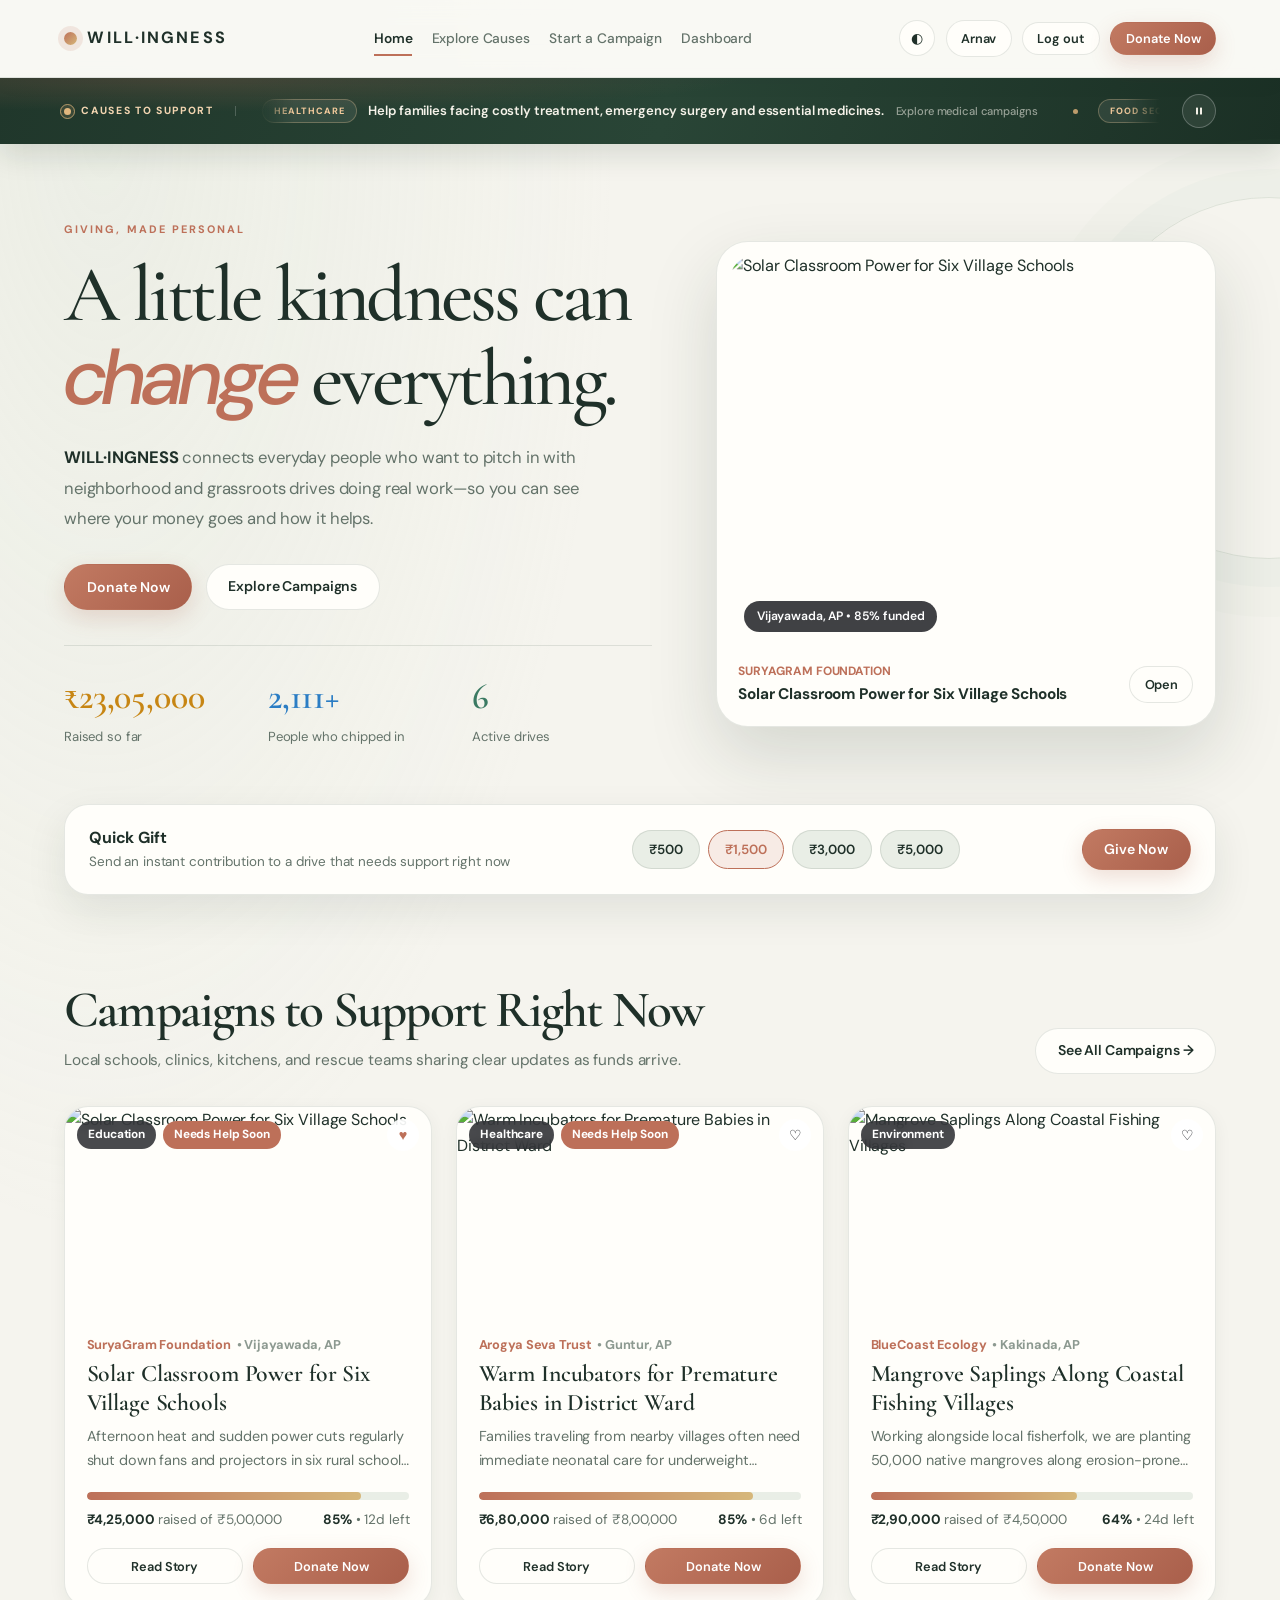
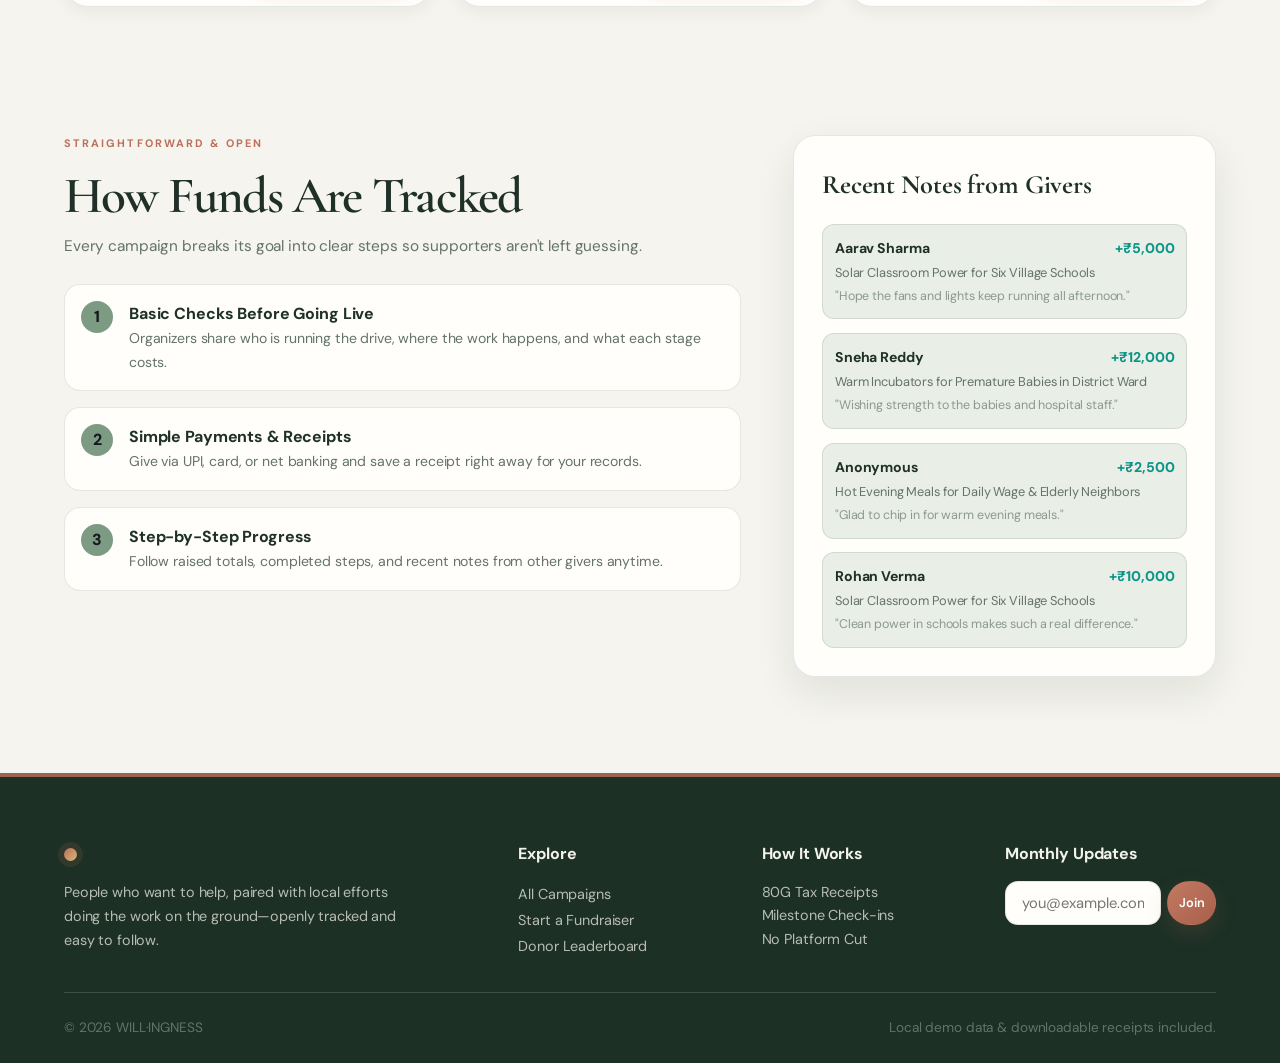
==== index.html @ 28377bbf "First commit" ====
<!DOCTYPE html>
<html lang="en">
<head>
  <meta charset="UTF-8">
  <meta name="viewport" content="width=device-width, initial-scale=1.0">
  <title>WILL·INGNESS — A little kindness can change everything</title>
  <link href="https://fonts.googleapis.com/css2?family=Cormorant+Garamond:ital,wght@0,500;0,600;0,700;1,500;1,600&family=DM+Sans:wght@400;500;600;700;800&display=swap" rel="stylesheet">
  <link rel="stylesheet" href="css/style.css">
  <link rel="stylesheet" href="css/marquee.css">
</head>
<body>
  <div id="navbar-slot"></div>

  <!-- India Updates marquee (mounted by js/news-marquee.js) -->
  <div id="news-ticker-slot" class="news-ticker-slot"></div>

  <!-- Hero Section -->
  <section class="hero">
    <div class="hero-grid">
      <div>
        <span class="eyebrow-label">GIVING, MADE PERSONAL</span>
        <h1>A little kindness can <em>change</em> everything.</h1>
        <p class="hero-lead">
          <strong>WILL·INGNESS</strong> connects everyday people who want to pitch in with neighborhood and grassroots drives doing real work—so you can see where your money goes and how it helps.
        </p>
        <div class="hero-cta">
          <button class="btn btn-primary" onclick="triggerQuickDonate()">Donate Now</button>
          <a href="explore.html" class="btn btn-outline">Explore Campaigns</a>
        </div>
        <div class="hero-stats" id="liveHeroStats"></div>
      </div>

      <div class="hero-photo-frame" id="heroSpotlightFrame">
        <!-- Populated dynamically with a real campaign photo -->
      </div>
    </div>
  </section>

  <!-- Quick Donate Bar -->
  <div style="padding: 0 5%;">
    <div class="quick-donate-bar">
      <div>
        <strong style="font-size:1rem;">Quick Gift</strong>
        <p style="font-size:0.84rem; color:var(--text-secondary);">Send an instant contribution to a drive that needs support right now</p>
      </div>
      <div class="amount-pills" id="quickPills">
        <button class="amount-pill" onclick="selectQuickAmt(500, this)">₹500</button>
        <button class="amount-pill selected" onclick="selectQuickAmt(1500, this)">₹1,500</button>
        <button class="amount-pill" onclick="selectQuickAmt(3000, this)">₹3,000</button>
        <button class="amount-pill" onclick="selectQuickAmt(5000, this)">₹5,000</button>
      </div>
      <button class="btn btn-primary" onclick="triggerQuickDonate()">Give Now</button>
    </div>
  </div>

  <!-- Active Campaigns -->
  <section class="container">
    <div class="section-header">
      <div>
        <h2 class="section-title">Campaigns to Support Right Now</h2>
        <p class="section-subtitle">Local schools, clinics, kitchens, and rescue teams sharing clear updates as funds arrive.</p>
      </div>
      <a href="explore.html" class="btn btn-outline">See All Campaigns →</a>
    </div>

    <div class="campaign-grid" id="featuredGrid"></div>
  </section>

  <!-- How It Works & Recent Notes -->
  <section class="container">
    <div class="detail-grid">
      <div>
        <span class="eyebrow-label">STRAIGHTFORWARD &amp; OPEN</span>
        <h2 class="section-title" style="margin-bottom:0.5rem;">How Funds Are Tracked</h2>
        <p class="section-subtitle" style="margin-bottom:1.5rem;">Every campaign breaks its goal into clear steps so supporters aren't left guessing.</p>
        <div class="milestone-list">
          <div class="milestone-item">
            <div class="milestone-icon milestone-done">1</div>
            <div>
              <strong>Basic Checks Before Going Live</strong>
              <p style="font-size:0.88rem; color:var(--text-secondary);">Organizers share who is running the drive, where the work happens, and what each stage costs.</p>
            </div>
          </div>
          <div class="milestone-item">
            <div class="milestone-icon milestone-done">2</div>
            <div>
              <strong>Simple Payments &amp; Receipts</strong>
              <p style="font-size:0.88rem; color:var(--text-secondary);">Give via UPI, card, or net banking and save a receipt right away for your records.</p>
            </div>
          </div>
          <div class="milestone-item">
            <div class="milestone-icon milestone-done">3</div>
            <div>
              <strong>Step-by-Step Progress</strong>
              <p style="font-size:0.88rem; color:var(--text-secondary);">Follow raised totals, completed steps, and recent notes from other givers anytime.</p>
            </div>
          </div>
        </div>
      </div>

      <div class="sticky-box" style="position:static;">
        <h3 style="font-family:var(--font-display); font-size:1.65rem; margin-bottom:1rem;">Recent Notes from Givers</h3>
        <div id="liveDonorFeed" style="display:flex; flex-direction:column; gap:0.85rem;"></div>
      </div>
    </div>
  </section>

  <div id="footer-slot"></div>

  <script src="js/data.js"></script>
  <script src="js/app.js"></script>
  <script src="js/news-data.js"></script>
  <script src="js/news-marquee.js"></script>
  <script>
    let quickAmt = 1500;

    function selectQuickAmt(val, el) {
      quickAmt = val;
      document.querySelectorAll("#quickPills .amount-pill").forEach(b => b.classList.remove("selected"));
      el.classList.add("selected");
    }

    function triggerQuickDonate() {
      const urgent = Store.getCampaigns().find(c => c.urgent && c.status === "approved") || Store.getCampaigns()[0];
      openDonateModal(urgent.id, quickAmt);
    }

    function refreshCurrentPage() {
      const campaigns = Store.getCampaigns().filter(c => c.status === "approved");
      const donations = Store.getDonations();
      const totalRaised = campaigns.reduce((sum, c) => sum + c.raised, 0);
      const totalDonors = campaigns.reduce((sum, c) => sum + c.donorsCount, 0);

      document.getElementById("liveHeroStats").innerHTML = `
        <div class="stat-item">
          <h3 class="stat-ochre">${formatINR(totalRaised)}</h3>
          <p>Raised so far</p>
        </div>
        <div class="stat-item">
          <h3 class="stat-sky">${totalDonors.toLocaleString()}+</h3>
          <p>People who chipped in</p>
        </div>
        <div class="stat-item">
          <h3 class="stat-sage">${campaigns.length}</h3>
          <p>Active drives</p>
        </div>
      `;

      const top = campaigns[0];
      const pct = calcPercent(top.raised, top.goal);
      document.getElementById("heroSpotlightFrame").innerHTML = `
        <div class="hero-photo-wrap">
          <img src="${top.image}" alt="${top.title}">
          <span class="hero-photo-tag">${top.location} • ${pct}% funded</span>
        </div>
        <div class="hero-photo-footer">
          <div>
            <div style="font-size:0.75rem; font-weight:700; color:var(--accent); text-transform:uppercase;">${top.org}</div>
            <div style="font-weight:700; font-size:0.96rem;">${top.title}</div>
          </div>
          <a href="campaign.html?id=${top.id}" class="btn btn-outline btn-sm">Open</a>
        </div>
      `;

      document.getElementById("featuredGrid").innerHTML = campaigns
        .slice(0, 3)
        .map(buildCampaignCard)
        .join("");

      document.getElementById("liveDonorFeed").innerHTML = donations
        .slice(0, 5)
        .map(d => `
          <div style="padding:0.75rem; background:var(--bg-tertiary); border-radius:var(--radius-sm); border:1px solid var(--border);">
            <div style="display:flex; justify-content:space-between; font-size:0.88rem;">
              <strong>${d.donorName}</strong>
              <span style="color:var(--success); font-weight:800;">+${formatINR(d.amount)}</span>
            </div>
            <div style="font-size:0.8rem; color:var(--text-secondary); margin-top:2px;">${d.campaignTitle}</div>
            <div style="font-size:0.78rem; color:var(--text-muted); margin-top:3px;">"${d.message}"</div>
          </div>
        `).join("");
    }

    document.addEventListener("DOMContentLoaded", refreshCurrentPage);
  </script>
  <script src="js/motion.js"></script>
</body>
</html>
---- css/style.css ----
:root {
  --bg-primary: #f7f7f1;
  --bg-secondary: #fffefa;
  --bg-tertiary: #edf1e9;
  --text-primary: #25352f;
  --text-secondary: #5d6a62;
  --text-muted: #89938b;
  --accent: #b96f5c;
  --accent-hover: #a65d4c;
  --accent-light: rgba(185, 111, 92, 0.13);
  --sky: #a8c4bd;
  --ochre: #d8bd83;
  --sage: #91aa98;
  --danger: #e11d48;
  --success: #0d9488;
  --border: #e3e7dc;
  --shadow-sm: 0 2px 6px rgba(22, 24, 29, 0.05);
  --shadow-md: 0 12px 28px -6px rgba(22, 24, 29, 0.08);
  --shadow-lg: 0 24px 48px -12px rgba(22, 24, 29, 0.14);
  --radius-sm: 8px;
  --radius-md: 16px;
  --radius-lg: 24px;
  --glass-bg: rgba(247, 247, 241, 0.88);
  --font-display: 'Cormorant Garamond', Georgia, serif;
  --font-body: 'DM Sans', -apple-system, BlinkMacSystemFont, sans-serif;
}

[data-theme="dark"] {
  --bg-primary: #17201c;
  --bg-secondary: #202b25;
  --bg-tertiary: #29372f;
  --text-primary: #f3f4ec;
  --text-secondary: #c3cec4;
  --text-muted: #91a096;
  --accent: #d58a73;
  --accent-hover: #e09b83;
  --accent-light: rgba(213, 138, 115, 0.16);
  --border: #35443a;
  --shadow-sm: 0 2px 6px rgba(0, 0, 0, 0.35);
  --shadow-md: 0 12px 28px -6px rgba(0, 0, 0, 0.45);
  --shadow-lg: 0 24px 48px -12px rgba(0, 0, 0, 0.65);
  --glass-bg: rgba(23, 32, 28, 0.9);
}

* {
  margin: 0;
  padding: 0;
  box-sizing: border-box;
  font-family: var(--font-body);
}

body {
  background-color: var(--bg-primary);
  color: var(--text-primary);
  line-height: 1.65;
  transition: background-color 0.25s ease, color 0.25s ease;
  overflow-x: hidden;
}

a {
  text-decoration: none;
  color: inherit;
}

/* Navbar */
.navbar {
  position: sticky;
  top: 0;
  z-index: 1000;
  background: var(--glass-bg);
  backdrop-filter: blur(14px);
  border-bottom: 1px solid var(--border);
  padding: 0.95rem 5%;
  display: flex;
  justify-content: space-between;
  align-items: center;
  gap: 1rem;
}

.logo {
  display: flex;
  align-items: center;
  gap: 0.65rem;
  font-size: 1.1rem;
  font-weight: 700;
  letter-spacing: 0.16em;
  text-transform: uppercase;
  color: var(--text-primary);
  white-space: nowrap;
}

.logo-mark {
  width: 11px;
  height: 11px;
  border-radius: 50%;
  background: linear-gradient(135deg, var(--accent), var(--ochre));
  box-shadow: 0 0 0 4px var(--accent-light);
}

.nav-links {
  display: flex;
  align-items: center;
  gap: 1.5rem;
  list-style: none;
}

.nav-links a {
  font-weight: 500;
  font-size: 0.9rem;
  color: var(--text-secondary);
  transition: color 0.2s;
  position: relative;
  white-space: nowrap;
}

.nav-links a:hover,
.nav-links a.active {
  color: var(--text-primary);
  font-weight: 600;
}

.nav-links a.active::after {
  content: '';
  position: absolute;
  bottom: -6px;
  left: 0;
  width: 100%;
  height: 2px;
  background: var(--accent);
  border-radius: 2px;
}

.nav-actions {
  display: flex;
  align-items: center;
  gap: 0.65rem;
}

/* Buttons */
.btn {
  padding: 0.65rem 1.35rem;
  border-radius: 999px;
  font-weight: 600;
  font-size: 0.88rem;
  cursor: pointer;
  border: 1.5px solid transparent;
  display: inline-flex;
  align-items: center;
  justify-content: center;
  gap: 0.45rem;
  transition: all 0.2s ease;
  white-space: nowrap;
}

.btn-primary {
  background: var(--accent);
  color: #ffffff;
  box-shadow: 0 6px 18px rgba(239, 108, 87, 0.26);
}

.btn-primary:hover {
  background: var(--accent-hover);
  transform: translateY(-1px);
}

.btn-outline {
  background: var(--bg-secondary);
  border: 1.5px solid var(--border);
  color: var(--text-primary);
}

.btn-outline:hover {
  border-color: var(--text-primary);
}

.btn-sm {
  padding: 0.42rem 0.9rem;
  font-size: 0.8rem;
}

.btn-danger {
  background: rgba(225, 29, 72, 0.12);
  color: var(--danger);
}

.btn-danger:hover {
  background: var(--danger);
  color: #fff;
}

.icon-btn {
  width: 36px;
  height: 36px;
  border-radius: 50%;
  border: 1px solid var(--border);
  background: var(--bg-secondary);
  color: var(--text-primary);
  display: grid;
  place-items: center;
  cursor: pointer;
  transition: 0.2s;
  font-size: 0.85rem;
}

.icon-btn:hover {
  border-color: var(--accent);
}

/* Container & Section Headers */
.container {
  max-width: 1240px;
  margin: 0 auto;
  padding: 2.5rem 5%;
}

.section-header {
  display: flex;
  justify-content: space-between;
  align-items: flex-end;
  margin-bottom: 2rem;
  flex-wrap: wrap;
  gap: 1rem;
}

.section-title {
  font-family: var(--font-display);
  font-size: 2.35rem;
  font-weight: 600;
  line-height: 1.1;
  letter-spacing: -0.02em;
}

.section-subtitle {
  color: var(--text-secondary);
  font-size: 0.96rem;
}

/* Humanised Hero Section */
.hero {
  padding: 3.2rem 5% 2.2rem;
}

.hero-grid {
  max-width: 1240px;
  margin: 0 auto;
  display: grid;
  grid-template-columns: 1.08fr 0.92fr;
  gap: 3rem;
  align-items: center;
}

.eyebrow-label {
  font-size: 0.74rem;
  font-weight: 700;
  letter-spacing: 0.14em;
  text-transform: uppercase;
  color: var(--accent);
  margin-bottom: 0.95rem;
  display: block;
}

.hero h1 {
  font-family: var(--font-display);
  font-size: clamp(3rem, 5.2vw, 4.55rem);
  font-weight: 500;
  line-height: 1.04;
  letter-spacing: -0.025em;
  color: var(--text-primary);
  margin-bottom: 1.3rem;
}

.hero h1 em {
  font-style: italic;
  color: var(--accent);
  font-weight: 500;
}

.hero-lead {
  font-size: 1rem;
  color: var(--text-secondary);
  margin-bottom: 1.85rem;
  max-width: 530px;
}

.hero-lead strong {
  color: var(--text-primary);
}

.hero-cta {
  display: flex;
  gap: 0.85rem;
  flex-wrap: wrap;
  margin-bottom: 2.2rem;
}

.hero-stats {
  display: grid;
  grid-template-columns: repeat(3, 1fr);
  gap: 1.25rem;
  padding-top: 1.3rem;
  border-top: 1px solid var(--border);
}

.stat-item h3 {
  font-family: var(--font-display);
  font-size: 1.95rem;
  font-weight: 600;
  color: var(--text-primary);
}

.stat-item h3.stat-sky { color: #2b7dc4; }
.stat-item h3.stat-ochre { color: #c78614; }
.stat-item h3.stat-sage { color: #3b7a63; }

.stat-item p {
  font-size: 0.82rem;
  color: var(--text-secondary);
  margin: 0;
}

/* Hero Photo Card */
.hero-photo-frame {
  background: var(--bg-secondary);
  border: 1px solid var(--border);
  border-radius: var(--radius-lg);
  padding: 0.85rem;
  box-shadow: var(--shadow-lg);
}

.hero-photo-wrap {
  position: relative;
  border-radius: calc(var(--radius-lg) - 6px);
  overflow: hidden;
  height: 390px;
}

.hero-photo-wrap img {
  width: 100%;
  height: 100%;
  object-fit: cover;
  display: block;
}

.hero-photo-tag {
  position: absolute;
  bottom: 14px;
  left: 14px;
  background: rgba(22, 24, 29, 0.82);
  color: #fff;
  padding: 0.35rem 0.8rem;
  border-radius: 999px;
  font-size: 0.76rem;
  font-weight: 600;
  backdrop-filter: blur(6px);
}

.hero-photo-footer {
  padding: 1rem 0.5rem 0.35rem;
  display: flex;
  justify-content: space-between;
  align-items: center;
  gap: 1rem;
}

/* Quick Donate Strip */
.quick-donate-bar {
  max-width: 1240px;
  margin: 0 auto 2rem;
  background: var(--bg-secondary);
  border: 1px solid var(--border);
  border-radius: var(--radius-md);
  padding: 1.2rem 1.6rem;
  display: flex;
  align-items: center;
  justify-content: space-between;
  flex-wrap: wrap;
  gap: 1rem;
  box-shadow: var(--shadow-md);
}

.amount-pills {
  display: flex;
  gap: 0.5rem;
  flex-wrap: wrap;
}

.amount-pill {
  padding: 0.45rem 0.95rem;
  border-radius: 999px;
  border: 1.5px solid var(--border);
  background: var(--bg-tertiary);
  color: var(--text-primary);
  font-weight: 600;
  cursor: pointer;
  transition: 0.2s;
}

.amount-pill:hover,
.amount-pill.selected {
  border-color: var(--accent);
  background: var(--accent-light);
  color: var(--accent);
}

/* Badges & Campaign Cards */
.badge-pill {
  display: inline-flex;
  align-items: center;
  gap: 0.4rem;
  padding: 0.35rem 0.85rem;
  background: var(--accent-light);
  color: var(--accent);
  border-radius: 999px;
  font-size: 0.78rem;
  font-weight: 700;
  margin-bottom: 1rem;
}

.campaign-grid {
  display: grid;
  grid-template-columns: repeat(auto-fill, minmax(340px, 1fr));
  gap: 1.75rem;
}

.card {
  background: var(--bg-secondary);
  border: 1px solid var(--border);
  border-radius: var(--radius-md);
  overflow: hidden;
  box-shadow: var(--shadow-sm);
  transition: transform 0.25s ease, box-shadow 0.25s ease;
  display: flex;
  flex-direction: column;
}

.card:hover {
  transform: translateY(-4px);
  box-shadow: var(--shadow-lg);
}

.card-img-wrap {
  position: relative;
  height: 205px;
  overflow: hidden;
}

.card-img-wrap img {
  width: 100%;
  height: 100%;
  object-fit: cover;
  transition: transform 0.4s ease;
}

.card:hover .card-img-wrap img {
  transform: scale(1.04);
}

.card-badges {
  position: absolute;
  top: 12px;
  left: 12px;
  right: 12px;
  display: flex;
  justify-content: space-between;
  align-items: center;
}

.tag {
  padding: 0.28rem 0.7rem;
  border-radius: 999px;
  font-size: 0.74rem;
  font-weight: 700;
  background: rgba(22, 24, 29, 0.78);
  color: #fff;
  backdrop-filter: blur(6px);
}

.tag-urgent {
  background: var(--accent);
}

.tag-verified {
  background: var(--success);
}

.bookmark-btn {
  width: 32px;
  height: 32px;
  border-radius: 50%;
  background: rgba(255, 255, 255, 0.92);
  color: #16181d;
  border: none;
  cursor: pointer;
  display: grid;
  place-items: center;
  font-size: 0.9rem;
}

.bookmark-btn.saved {
  color: var(--accent);
}

.card-body {
  padding: 1.35rem;
  flex: 1;
  display: flex;
  flex-direction: column;
}

.card-org {
  font-size: 0.8rem;
  font-weight: 700;
  color: var(--accent);
  margin-bottom: 0.35rem;
  display: flex;
  align-items: center;
  gap: 0.35rem;
}

.card-title {
  font-family: var(--font-display);
  font-size: 1.48rem;
  font-weight: 600;
  margin-bottom: 0.5rem;
  line-height: 1.2;
}

.card-desc {
  font-size: 0.9rem;
  color: var(--text-secondary);
  margin-bottom: 1.2rem;
  display: -webkit-box;
  -webkit-line-clamp: 2;
  -webkit-box-orient: vertical;
  overflow: hidden;
}

.progress-wrap {
  margin-top: auto;
}

.progress-bar {
  width: 100%;
  height: 8px;
  background: var(--bg-tertiary);
  border-radius: 999px;
  overflow: hidden;
  margin-bottom: 0.6rem;
}

.progress-fill {
  height: 100%;
  background: linear-gradient(90deg, var(--accent), var(--ochre));
  border-radius: 999px;
  transition: width 0.6s ease;
}

.progress-meta {
  display: flex;
  justify-content: space-between;
  font-size: 0.85rem;
  margin-bottom: 1rem;
}

.progress-meta strong {
  color: var(--text-primary);
}

.progress-meta span {
  color: var(--text-secondary);
}

.card-actions {
  display: grid;
  grid-template-columns: 1fr 1fr;
  gap: 0.65rem;
}

/* Filters, Detail, Dashboard, Auth & Modals */
.filter-bar {
  background: var(--bg-secondary);
  border: 1px solid var(--border);
  border-radius: var(--radius-md);
  padding: 1.2rem;
  margin-bottom: 2rem;
  display: grid;
  grid-template-columns: 2fr 1fr 1fr 1fr;
  gap: 1rem;
}

.input-control,
.select-control,
.textarea-control {
  width: 100%;
  padding: 0.7rem 1rem;
  border-radius: var(--radius-sm);
  border: 1px solid var(--border);
  background: var(--bg-tertiary);
  color: var(--text-primary);
  font-size: 0.92rem;
  outline: none;
  transition: border-color 0.2s;
}

.input-control:focus,
.select-control:focus,
.textarea-control:focus {
  border-color: var(--accent);
}

.detail-grid {
  display: grid;
  grid-template-columns: 1.6fr 1fr;
  gap: 2.5rem;
  align-items: start;
}

.sticky-box {
  position: sticky;
  top: 90px;
  background: var(--bg-secondary);
  border: 1px solid var(--border);
  border-radius: var(--radius-md);
  padding: 1.75rem;
  box-shadow: var(--shadow-md);
}

.milestone-list {
  display: flex;
  flex-direction: column;
  gap: 1rem;
  margin: 1.5rem 0;
}

.milestone-item {
  display: flex;
  gap: 1rem;
  padding: 1rem;
  background: var(--bg-secondary);
  border: 1px solid var(--border);
  border-radius: var(--radius-sm);
}

.milestone-icon {
  width: 32px;
  height: 32px;
  border-radius: 50%;
  display: grid;
  place-items: center;
  font-weight: 800;
  flex-shrink: 0;
}

.milestone-done {
  background: var(--sage);
  color: #16181d;
}

.milestone-pending {
  background: var(--bg-tertiary);
  color: var(--text-muted);
  border: 1px solid var(--border);
}

.kpi-grid {
  display: grid;
  grid-template-columns: repeat(auto-fit, minmax(220px, 1fr));
  gap: 1.25rem;
  margin-bottom: 2rem;
}

.kpi-card {
  background: var(--bg-secondary);
  border: 1px solid var(--border);
  border-radius: var(--radius-md);
  padding: 1.4rem;
}

.kpi-label {
  font-size: 0.85rem;
  color: var(--text-secondary);
  font-weight: 600;
}

.kpi-value {
  font-family: var(--font-display);
  font-size: 2.2rem;
  font-weight: 700;
  margin-top: 0.25rem;
}

.tabs {
  display: flex;
  gap: 0.5rem;
  border-bottom: 1px solid var(--border);
  margin-bottom: 1.75rem;
  overflow-x: auto;
}

.tab-btn {
  padding: 0.75rem 1.3rem;
  background: none;
  border: none;
  border-bottom: 2.5px solid transparent;
  color: var(--text-secondary);
  font-weight: 700;
  cursor: pointer;
  white-space: nowrap;
}

.tab-btn.active {
  color: var(--accent);
  border-bottom-color: var(--accent);
}

.table-wrap {
  background: var(--bg-secondary);
  border: 1px solid var(--border);
  border-radius: var(--radius-md);
  overflow-x: auto;
}

table {
  width: 100%;
  border-collapse: collapse;
  text-align: left;
}

th, td {
  padding: 1rem 1.2rem;
  border-bottom: 1px solid var(--border);
  font-size: 0.9rem;
}

th {
  background: var(--bg-tertiary);
  font-weight: 700;
  color: var(--text-secondary);
}

.modal-backdrop {
  position: fixed;
  inset: 0;
  background: rgba(22, 24, 29, 0.65);
  backdrop-filter: blur(5px);
  display: none;
  place-items: center;
  z-index: 2000;
  padding: 1rem;
}

.modal-backdrop.open {
  display: grid;
}

.modal-box {
  background: var(--bg-secondary);
  border: 1px solid var(--border);
  border-radius: var(--radius-lg);
  width: 100%;
  max-width: 490px;
  padding: 2rem;
  box-shadow: var(--shadow-lg);
  position: relative;
  animation: popIn 0.22s ease;
}

@keyframes popIn {
  from { opacity: 0; transform: scale(0.96); }
  to { opacity: 1; transform: scale(1); }
}

.modal-close {
  position: absolute;
  top: 1.2rem;
  right: 1.2rem;
  background: var(--bg-tertiary);
  border: none;
  width: 32px;
  height: 32px;
  border-radius: 50%;
  cursor: pointer;
  color: var(--text-primary);
  font-weight: bold;
}

.auth-switch {
  display: grid;
  grid-template-columns: 1fr 1fr;
  background: var(--bg-tertiary);
  padding: 0.3rem;
  border-radius: 999px;
  margin-bottom: 1.2rem;
}

.auth-switch button {
  padding: 0.5rem;
  border: none;
  border-radius: 999px;
  background: transparent;
  color: var(--text-secondary);
  font-weight: 700;
  font-size: 0.85rem;
  cursor: pointer;
}

.auth-switch button.active {
  background: var(--bg-secondary);
  color: var(--text-primary);
  box-shadow: var(--shadow-sm);
}

.payment-methods {
  display: grid;
  grid-template-columns: repeat(3, 1fr);
  gap: 0.6rem;
  margin: 1rem 0;
}

.pay-tab {
  padding: 0.65rem;
  border: 1.5px solid var(--border);
  border-radius: var(--radius-sm);
  text-align: center;
  font-weight: 700;
  font-size: 0.85rem;
  cursor: pointer;
  background: var(--bg-tertiary);
}

.pay-tab.active {
  border-color: var(--accent);
  background: var(--accent-light);
  color: var(--accent);
}

.toast-container {
  position: fixed;
  bottom: 24px;
  right: 24px;
  z-index: 3000;
  display: flex;
  flex-direction: column;
  gap: 0.6rem;
}

.toast {
  background: var(--text-primary);
  color: var(--bg-primary);
  padding: 0.85rem 1.3rem;
  border-radius: var(--radius-sm);
  font-weight: 600;
  font-size: 0.9rem;
  box-shadow: var(--shadow-lg);
}

footer {
  background: var(--bg-secondary);
  border-top: 1px solid var(--border);
  padding: 3rem 5% 1.5rem;
  margin-top: 4rem;
}

.footer-grid {
  max-width: 1240px;
  margin: 0 auto;
  display: grid;
  grid-template-columns: 2fr 1fr 1fr 1fr;
  gap: 2rem;
  margin-bottom: 2rem;
}

.footer-bottom {
  max-width: 1240px;
  margin: 0 auto;
  padding-top: 1.5rem;
  border-top: 1px solid var(--border);
  display: flex;
  justify-content: space-between;
  font-size: 0.85rem;
  color: var(--text-secondary);
}

@media (max-width: 960px) {
  .hero-grid, .detail-grid, .footer-grid {
    grid-template-columns: 1fr;
  }
  .filter-bar {
    grid-template-columns: 1fr 1fr;
  }
  .nav-links {
    display: none;
  }
  .hero-photo-wrap {
    height: 290px;
  }
}

/* ==========================================================
   WILL·INGNESS — quiet motion system
   Deliberately restrained: soft entrances, tactile controls,
   and gentle image movement rather than loud template effects.
   ========================================================== */
:where(.btn, .icon-btn, .amount-pill, .tab-btn, .bookmark-btn) {
  -webkit-tap-highlight-color: transparent;
}
.btn, .icon-btn, .amount-pill, .tab-btn, .bookmark-btn,
.nav-links a, .card, .card-img-wrap img, .hero-photo-wrap img {
  transition-timing-function: cubic-bezier(.22,.61,.36,1);
}
.btn-primary { box-shadow: 0 7px 20px rgba(132, 93, 72, .15); }
.btn-primary:hover { transform: translateY(-2px); box-shadow: 0 11px 24px rgba(132, 93, 72, .2); }
.btn:active, .amount-pill:active, .icon-btn:active { transform: translateY(0) scale(.975); }
.card { border-color: color-mix(in srgb, var(--border) 82%, transparent); }
.card:hover { transform: translateY(-5px); box-shadow: 0 18px 38px rgba(40, 55, 45, .10); }
.hero-photo-wrap { overflow: hidden; }
.hero-photo-wrap img { transform: scale(1.015); animation: gentle-image-drift 18s ease-in-out infinite alternate; }
@keyframes gentle-image-drift {
  from { transform: scale(1.015) translate3d(0, 0, 0); }
  to { transform: scale(1.07) translate3d(-.5%, -.4%, 0); }
}
.hero-photo-frame, .quick-donate-bar, .sticky-box, .kpi-card {
  animation: soft-rise .75s cubic-bezier(.22,.61,.36,1) both;
}
@keyframes soft-rise {
  from { opacity: 0; transform: translate3d(0, 14px, 0); }
  to { opacity: 1; transform: translate3d(0, 0, 0); }
}
.reveal-on-scroll {
  opacity: 0;
  transform: translate3d(0, 18px, 0);
  transition: opacity .75s cubic-bezier(.22,.61,.36,1), transform .75s cubic-bezier(.22,.61,.36,1);
}
.reveal-on-scroll.is-revealed { opacity: 1; transform: translate3d(0,0,0); }
.card:nth-child(2), .kpi-card:nth-child(2) { animation-delay: .08s; }
.card:nth-child(3), .kpi-card:nth-child(3) { animation-delay: .16s; }
.card:nth-child(4), .kpi-card:nth-child(4) { animation-delay: .24s; }
::selection { background: rgba(145,170,152,.28); color: var(--text-primary); }
:focus-visible { outline: 2px solid var(--sage); outline-offset: 3px; }
@media (prefers-reduced-motion: reduce) {
  *, *::before, *::after {
    scroll-behavior: auto !important;
    animation-duration: .01ms !important;
    animation-iteration-count: 1 !important;
    transition-duration: .01ms !important;
  }
  .reveal-on-scroll { opacity: 1; transform: none; }
}


/* =========================================================
   WILL·INGNESS — 2026 editorial fundraising design refresh
   ========================================================= */
:root {
  --bg-primary: #f5f4ee;
  --bg-secondary: #fffefa;
  --bg-tertiary: #e9eee6;
  --text-primary: #1f3029;
  --text-secondary: #64736a;
  --text-muted: #8c9990;
  --accent: #bd7059;
  --accent-hover: #a95c47;
  --accent-light: rgba(189,112,89,.13);
  --sage: #7d9b83;
  --ochre: #d6b77a;
  --border: rgba(41,67,53,.12);
  --shadow-sm: 0 5px 18px rgba(27,47,36,.055);
  --shadow-md: 0 16px 42px rgba(27,47,36,.09);
  --shadow-lg: 0 28px 70px rgba(27,47,36,.15);
  --radius-sm: 12px;
  --radius-md: 22px;
  --radius-lg: 30px;
  --glass-bg: rgba(250,250,245,.86);
}
[data-theme="dark"] {
  --bg-primary:#121c17; --bg-secondary:#1a2820; --bg-tertiary:#24352a;
  --text-primary:#f3f4ec; --text-secondary:#c0ccc2; --text-muted:#91a096;
  --accent:#d58a73; --accent-hover:#e09b83; --accent-light:rgba(213,138,115,.16);
  --sage:#9ab59e; --ochre:#d8bd83; --border:rgba(220,235,222,.12);
  --glass-bg:rgba(18,28,23,.88);
}
html { scroll-behavior:smooth; }
body {
  background:
    radial-gradient(ellipse at 8% 5%, rgba(207,220,202,.24), transparent 32rem),
    var(--bg-primary);
  letter-spacing:-.008em;
}
::selection { background:rgba(189,112,89,.22); }
.navbar {
  padding: .9rem max(5%, calc((100vw - 1320px)/2));
  min-height:78px;
  box-shadow:0 4px 24px rgba(24,42,31,.035);
}
.logo { letter-spacing:.13em; font-size:1.02rem; }
.logo-mark { width:13px;height:13px; box-shadow:0 0 0 6px var(--accent-light); }
.nav-links { gap:clamp(.8rem,1.5vw,1.65rem); }
.nav-links a { font-size:.86rem; }
.nav-links a::before {
  content:"";position:absolute;left:0;bottom:-9px;width:100%;height:2px;
  background:var(--accent);transform:scaleX(0);transform-origin:right;
  transition:transform .35s cubic-bezier(.2,.75,.2,1);
}
.nav-links a:hover::before,.nav-links a.active::before { transform:scaleX(1);transform-origin:left; }
.nav-links a.active::after { display:none; }
.btn {
  position:relative;overflow:hidden;isolation:isolate;
  transition:transform .28s cubic-bezier(.2,.75,.2,1),box-shadow .28s,border-color .28s,background .28s;
}
.btn::after {
  content:"";position:absolute;inset:0;z-index:-1;
  background:linear-gradient(110deg,transparent 20%,rgba(255,255,255,.23) 48%,transparent 72%);
  transform:translateX(-130%);transition:transform .65s ease;
}
.btn:hover { transform:translateY(-3px);box-shadow:0 12px 25px rgba(189,112,89,.2); }
.btn:hover::after { transform:translateX(130%); }
.btn:active { transform:translateY(-1px) scale(.985); }
.btn-primary { background:linear-gradient(135deg,#c27a62,#a95f4b);box-shadow:0 8px 22px rgba(169,95,75,.2); }
.container { max-width:1360px;padding-top:clamp(2.4rem,5vw,4.2rem);padding-bottom:clamp(2.4rem,5vw,4.2rem); }
.section-title { font-size:clamp(2.2rem,4vw,3.2rem);letter-spacing:-.035em; }
.section-subtitle { margin-top:.55rem;max-width:650px;line-height:1.75; }
.hero { padding:clamp(3.2rem,6vw,6rem) 5% 3.5rem;position:relative; }
.hero::before {
  content:"";position:absolute;width:360px;height:360px;right:-170px;top:8%;
  border:1px solid rgba(125,155,131,.2);border-radius:50%;
  box-shadow:0 0 0 28px rgba(125,155,131,.035),0 0 0 58px rgba(125,155,131,.025);
  pointer-events:none;
}
.hero-grid { max-width:1360px;gap:clamp(2rem,5vw,5rem); }
.hero h1 { font-size:clamp(3.2rem,6.2vw,5.6rem);letter-spacing:-.045em; }
.hero-lead { line-height:1.85;font-size:1.04rem; }
.eyebrow-label { letter-spacing:.19em;font-size:.68rem; }
.hero-photo-frame {
  border-radius:32px;overflow:hidden;box-shadow:var(--shadow-lg);
  transform:translateZ(0);transition:transform .7s cubic-bezier(.2,.75,.2,1),box-shadow .7s;
}
.hero-photo-frame:hover { transform:translateY(-8px) rotate(.35deg);box-shadow:0 34px 80px rgba(27,47,36,.2); }
.hero-photo-frame img { transition:transform 1.1s cubic-bezier(.2,.75,.2,1); }
.hero-photo-frame:hover img { transform:scale(1.045); }
.hero-stats { gap:1.5rem; }
.stat-item h3 { font-size:2.25rem; }
.quick-donate-bar {
  max-width:1360px;margin:0 auto 1.5rem!important;
  padding:1.25rem 1.5rem!important;border:1px solid var(--border);
  border-radius:24px!important;background:var(--bg-secondary)!important;
  box-shadow:var(--shadow-md);display:flex;align-items:center;gap:1.3rem;
}
.amount-pill { border-radius:999px!important;padding:.62rem 1rem!important;transition:all .25s!important; }
.amount-pill:hover { transform:translateY(-3px);border-color:var(--accent)!important; }
.campaign-grid { gap:1.5rem; }
.card {
  border:1px solid var(--border)!important;border-radius:24px!important;
  overflow:hidden;background:var(--bg-secondary)!important;
  box-shadow:var(--shadow-sm);transition:transform .4s cubic-bezier(.2,.75,.2,1),box-shadow .4s,border-color .4s!important;
}
.card:hover { transform:translateY(-9px)!important;box-shadow:var(--shadow-lg)!important;border-color:rgba(189,112,89,.28)!important; }
.card img { transition:transform .9s cubic-bezier(.2,.75,.2,1)!important; }
.card:hover img { transform:scale(1.055); }
.card .btn { transition:all .25s ease; }
.badge-pill { border-radius:999px!important;letter-spacing:.025em; }
.filter-bar,.tabs {
  padding:1rem!important;border:1px solid var(--border);border-radius:20px;
  background:var(--bg-secondary);box-shadow:var(--shadow-sm);
}
.input-control,.select-control,.textarea-control {
  border:1px solid var(--border)!important;border-radius:13px!important;
  background:var(--bg-secondary)!important;transition:border-color .25s,box-shadow .25s,transform .25s;
}
.input-control:focus,.select-control:focus,.textarea-control:focus {
  border-color:var(--sage)!important;box-shadow:0 0 0 4px rgba(125,155,131,.14)!important;outline:none;
}
.kpi-card {
  border:1px solid var(--border)!important;border-radius:22px!important;
  background:linear-gradient(145deg,var(--bg-secondary),var(--bg-tertiary))!important;
  box-shadow:var(--shadow-sm);transition:transform .35s,box-shadow .35s;
}
.kpi-card:hover { transform:translateY(-5px);box-shadow:var(--shadow-md); }
.table-wrap { border:1px solid var(--border);border-radius:20px;overflow:auto;background:var(--bg-secondary);box-shadow:var(--shadow-sm); }
table { border-collapse:collapse; }
th { background:var(--bg-tertiary)!important;letter-spacing:.07em;text-transform:uppercase;font-size:.72rem!important; }
td,th { padding:1rem!important;border-bottom:1px solid var(--border)!important; }
footer {
  margin-top:2rem;padding:4rem 5% 1.5rem!important;
  background:#1c3026!important;color:#f4f3eb!important;
  border-top:4px solid rgba(189,112,89,.8);
}
footer p,footer a { color:rgba(244,243,235,.72)!important; }
footer a:hover { color:#fff!important; }
.footer-bottom { border-color:rgba(255,255,255,.16)!important; }
.sticky-box { border-radius:22px!important;box-shadow:var(--shadow-md); }
.detail-grid { gap:clamp(1.5rem,4vw,3.5rem); }
.milestone-item { padding:1rem;border-radius:16px;transition:background .25s,transform .25s; }
.milestone-item:hover { background:var(--bg-tertiary);transform:translateX(4px); }
.tabs { display:flex;gap:.45rem;flex-wrap:wrap;margin:1.4rem 0; }
.tab-btn { border-radius:999px!important;transition:all .25s!important; }
.tab-btn.active { box-shadow:0 5px 14px rgba(189,112,89,.16); }
.toast { border-radius:14px!important;box-shadow:var(--shadow-lg); }
.reveal-on-scroll { will-change:opacity,transform; }
.reveal-on-scroll.is-revealed { animation:softRise .75s cubic-bezier(.2,.75,.2,1) both; }
@keyframes softRise { from {opacity:0;transform:translate3d(0,24px,0) scale(.99)} to {opacity:1;transform:translate3d(0,0,0) scale(1)} }
@keyframes floatSoft { 0%,100%{transform:translateY(0)} 50%{transform:translateY(-9px)} }
.hero-photo-frame { animation:floatSoft 8s ease-in-out infinite; }
.hero-photo-frame:hover { animation-play-state:paused; }
@media (max-width:900px) {
  .navbar { flex-wrap:wrap; }
  .nav-links { order:3;width:100%;justify-content:center;flex-wrap:wrap;padding-top:.4rem; }
  .nav-actions { margin-left:auto; }
  .hero-grid { grid-template-columns:1fr; }
  .hero-photo-frame { max-width:720px;margin:0 auto;width:100%; }
}
@media (max-width:640px) {
  .navbar { padding:.8rem 4%;gap:.65rem; }
  .logo { font-size:.9rem; }
  .nav-links { gap:.85rem;justify-content:flex-start;overflow-x:auto;white-space:nowrap; }
  .nav-links a { font-size:.78rem; }
  .nav-actions { gap:.35rem; }
  .nav-actions .btn { padding:.42rem .65rem;font-size:.72rem; }
  .container { padding-left:4%;padding-right:4%; }
  .hero { padding:2.7rem 4% 2rem; }
  .hero h1 { font-size:clamp(2.8rem,13vw,4.1rem); }
  .hero-stats { gap:.65rem; }
  .stat-item h3 { font-size:1.7rem; }
  .quick-donate-bar { flex-wrap:wrap;padding:1rem!important; }
  .amount-pills { flex-wrap:wrap; }
  .section-header { align-items:flex-start; }
  footer { padding:3rem 4% 1.2rem!important; }
}
@media (prefers-reduced-motion:reduce) {
  html { scroll-behavior:auto; }
  .hero-photo-frame { animation:none; }
  .reveal-on-scroll.is-revealed { animation:none; }
}
---- css/marquee.css ----
/* WILL·INGNESS — understated cause ticker */
.news-ticker-slot { min-height: 58px; }
.news-ticker {
  --nt-ease: cubic-bezier(.22,.61,.36,1);
  --nt-duration: 90s;
  position: relative;
  overflow: hidden;
  color: #34463c;
  background:
    radial-gradient(ellipse at 12% 50%, rgba(174,194,174,.24), transparent 34%),
    linear-gradient(100deg, #eef2e9 0%, #f6f4ec 48%, #f3eee7 100%);
  border-top: 1px solid rgba(133,157,137,.17);
  border-bottom: 1px solid rgba(133,157,137,.25);
  opacity: 0;
  translate: 0 9px;
  transition: opacity .8s var(--nt-ease), translate .8s var(--nt-ease);
}
.news-ticker.is-visible { opacity: 1; translate: 0 0; }
.news-ticker__inner {
  max-width: 1440px;
  min-height: 58px;
  margin: 0 auto;
  padding: 0 5%;
  display: flex;
  align-items: center;
  gap: 1.15rem;
}
.news-ticker__label {
  display: flex;
  align-items: center;
  gap: .65rem;
  flex-shrink: 0;
  padding-right: 1.1rem;
  border-right: 1px solid rgba(93,119,100,.24);
  color: #40594a;
  font-family: 'DM Sans', sans-serif;
  font-size: .66rem;
  font-weight: 800;
  letter-spacing: .13em;
  line-height: 1;
  text-transform: uppercase;
  white-space: nowrap;
}
.news-ticker__pulse {
  position: relative;
  width: 7px;
  height: 7px;
  flex-shrink: 0;
  border-radius: 50%;
  background: #8b9f82;
}
.news-ticker__pulse::after {
  content: "";
  position: absolute;
  inset: -4px;
  border: 1px solid rgba(113,143,113,.55);
  border-radius: 50%;
  animation: nt-pulse 3.4s ease-out infinite;
}
@keyframes nt-pulse {
  0% { transform: scale(.65); opacity: .7; }
  80%,100% { transform: scale(1.8); opacity: 0; }
}
.news-ticker__viewport {
  flex: 1;
  min-width: 0;
  overflow: hidden;
  -webkit-mask-image: linear-gradient(90deg, transparent, #000 25px, #000 calc(100% - 35px), transparent);
  mask-image: linear-gradient(90deg, transparent, #000 25px, #000 calc(100% - 35px), transparent);
}
.news-ticker__track {
  display: flex;
  width: max-content;
  animation: nt-scroll var(--nt-duration) linear infinite;
  will-change: transform;
}
.news-ticker__set {
  display: flex;
  flex-shrink: 0;
  margin: 0;
  padding: 0;
  list-style: none;
}
@keyframes nt-scroll {
  from { transform: translate3d(0,0,0); }
  to { transform: translate3d(-50%,0,0); }
}
.news-ticker__viewport:hover .news-ticker__track,
.news-ticker__viewport:focus-within .news-ticker__track,
.news-ticker.is-paused .news-ticker__track,
.news-ticker.is-offscreen .news-ticker__track { animation-play-state: paused; }
.news-ticker__item {
  position: relative;
  display: flex;
  align-items: center;
  flex-shrink: 0;
  padding: 0 2.2rem 0 0;
}
.news-ticker__item::after {
  content: "";
  position: absolute;
  right: 1.05rem;
  top: 50%;
  width: 4px;
  height: 4px;
  margin-top: -2px;
  border-radius: 50%;
  background: #bd9b68;
  opacity: .85;
}
.news-ticker__link {
  display: inline-flex;
  align-items: center;
  gap: .62rem;
  padding: .55rem .15rem;
  border-radius: 5px;
  color: #34463c;
  font-family: 'DM Sans', sans-serif;
  font-size: .82rem;
  line-height: 1.25;
  white-space: nowrap;
  text-decoration: none;
}
.news-ticker__link:focus-visible {
  outline: 2px solid #879e89;
  outline-offset: 3px;
}
.news-ticker__cat {
  padding: .25rem .48rem;
  border: 1px solid rgba(120,147,124,.22);
  border-radius: 4px;
  background: rgba(255,255,255,.52);
  color: #66806a;
  font-size: .59rem;
  font-weight: 800;
  letter-spacing: .09em;
}
.news-ticker__headline {
  font-weight: 600;
  color: #34463c;
  transition: color .25s ease;
}
.news-ticker__link:hover .news-ticker__headline { color: #a76655; }
.news-ticker__meta {
  color: #849087;
  font-size: .7rem;
  font-weight: 500;
}
.news-ticker__arrow {
  color: #a66e5c;
  opacity: 0;
  transform: translate(-4px,2px);
  transition: opacity .25s ease, transform .25s ease;
}
.news-ticker__link:hover .news-ticker__arrow,
.news-ticker__link:focus-visible .news-ticker__arrow {
  opacity: 1;
  transform: translate(0,0);
}
.news-ticker__toggle {
  flex-shrink: 0;
  display: grid;
  place-items: center;
  width: 29px;
  height: 29px;
  padding: 0;
  border: 1px solid rgba(104,129,108,.3);
  border-radius: 50%;
  background: rgba(255,255,255,.4);
  color: #64796a;
  cursor: pointer;
  transition: background .25s ease, transform .25s ease, border-color .25s ease;
}
.news-ticker__toggle:hover {
  background: rgba(255,255,255,.85);
  border-color: #91a995;
  transform: scale(1.06);
}
.news-ticker__toggle:active { transform: scale(.94); }
.news-ticker__toggle:focus-visible { outline: 2px solid #879e89; outline-offset: 2px; }
.news-ticker__toggle svg { width: 10px; height: 10px; }
.news-ticker__toggle .icon-play { display: none; }
.news-ticker.is-paused .news-ticker__toggle .icon-play { display: block; }
.news-ticker.is-paused .news-ticker__toggle .icon-pause { display: none; }
.news-ticker__label, .news-ticker__viewport, .news-ticker__toggle {
  opacity: 0;
  translate: 0 5px;
  transition: opacity .7s var(--nt-ease), translate .7s var(--nt-ease);
}
.news-ticker.is-visible .news-ticker__label,
.news-ticker.is-visible .news-ticker__viewport,
.news-ticker.is-visible .news-ticker__toggle { opacity: 1; translate: 0 0; }
.news-ticker.is-visible .news-ticker__viewport { transition-delay: .12s; }
.news-ticker.is-visible .news-ticker__toggle { transition-delay: .22s; }
[data-theme="dark"] .news-ticker {
  color: #e0e8dd;
  background: radial-gradient(ellipse at 12% 50%, rgba(119,151,123,.12), transparent 34%), linear-gradient(100deg,#202c25,#252c27 55%,#302a25);
  border-color: #35453a;
}
[data-theme="dark"] .news-ticker__label,
[data-theme="dark"] .news-ticker__link,
[data-theme="dark"] .news-ticker__headline { color: #e0e8dd; }
[data-theme="dark"] .news-ticker__cat { color: #b2c5ad; background: rgba(255,255,255,.05); border-color: #46574a; }
[data-theme="dark"] .news-ticker__meta { color: #9ba99c; }
[data-theme="dark"] .news-ticker__toggle { color: #c1d0c1; border-color: #506151; background: rgba(255,255,255,.04); }
@media (max-width: 760px) {
  .news-ticker__inner { gap: .7rem; padding: 0 4%; }
  .news-ticker__label { font-size: .58rem; letter-spacing: .08em; padding-right: .7rem; }
  .news-ticker__meta { display: none; }
  .news-ticker__link { font-size: .78rem; gap: .5rem; }
  .news-ticker__item { padding-right: 1.5rem; }
  .news-ticker__item::after { right: .7rem; }
}
@media (max-width: 430px) {
  .news-ticker__inner { min-height: 54px; }
  .news-ticker__label { max-width: 88px; white-space: normal; line-height: 1.25; }
  .news-ticker__cat { font-size: .54rem; }
  .news-ticker__link { font-size: .74rem; }
}
@media (prefers-reduced-motion: reduce) {
  .news-ticker, .news-ticker__label, .news-ticker__viewport, .news-ticker__toggle { opacity: 1; translate: none; transition: none; }
  .news-ticker__track, .news-ticker__pulse::after { animation: none; }
  .news-ticker__set[aria-hidden="true"] { display: none; }
  .news-ticker__toggle { display: none; }
  .news-ticker__viewport { overflow-x: auto; mask-image: none; -webkit-mask-image: none; }
}


/* Premium cause ribbon refresh — same content, new editorial treatment */
.news-ticker-slot { min-height:66px; }
.news-ticker {
  --nt-duration: 78s;
  color:#f4f1e8;
  background:
    radial-gradient(ellipse at 15% 0%,rgba(189,112,89,.22),transparent 36%),
    linear-gradient(105deg,#20372b 0%,#294536 52%,#1b3025 100%);
  border:0;
  box-shadow:0 12px 28px rgba(20,40,28,.12);
}
.news-ticker__inner { max-width:1440px;min-height:66px;gap:1.4rem; }
.news-ticker__label {
  color:#f1d4b0;border-right:1px solid rgba(255,255,255,.2);
  letter-spacing:.16em;font-size:.65rem;padding-right:1.35rem;
}
.news-ticker__pulse { background:#e2b77e;box-shadow:0 0 0 4px rgba(226,183,126,.12); }
.news-ticker__pulse::after { border-color:rgba(226,183,126,.7); }
.news-ticker__viewport {
  -webkit-mask-image:linear-gradient(90deg,transparent,#000 35px,#000 calc(100% - 35px),transparent);
  mask-image:linear-gradient(90deg,transparent,#000 35px,#000 calc(100% - 35px),transparent);
}
.news-ticker__link {
  color:#f4f1e8;font-size:.82rem;gap:.72rem;padding:.65rem .2rem;
  transition:transform .25s ease;
}
.news-ticker__link:hover { transform:translateY(-2px); }
.news-ticker__cat {
  color:#f1c99b;background:rgba(255,255,255,.08);
  border:1px solid rgba(241,201,155,.3);border-radius:999px;
  padding:.32rem .65rem;font-size:.57rem;letter-spacing:.12em;
}
.news-ticker__headline { color:#f5f2e9;font-weight:600; }
.news-ticker__link:hover .news-ticker__headline { color:#f1c99b; }
.news-ticker__meta { color:rgba(245,242,233,.56);font-size:.7rem; }
.news-ticker__item::after { background:#d9ae78;width:5px;height:5px; }
.news-ticker__toggle {
  width:34px;height:34px;border-radius:50%;border:1px solid rgba(255,255,255,.24);
  color:#f4f1e8;background:rgba(255,255,255,.08);transition:all .25s ease;
}
.news-ticker__toggle:hover { background:rgba(255,255,255,.18);transform:scale(1.06); }
@media(max-width:640px) {
  .news-ticker__inner { min-height:60px;gap:.7rem;padding:0 4%; }
  .news-ticker__label { padding-right:.7rem;max-width:none; }
  .news-ticker__meta { display:none; }
}
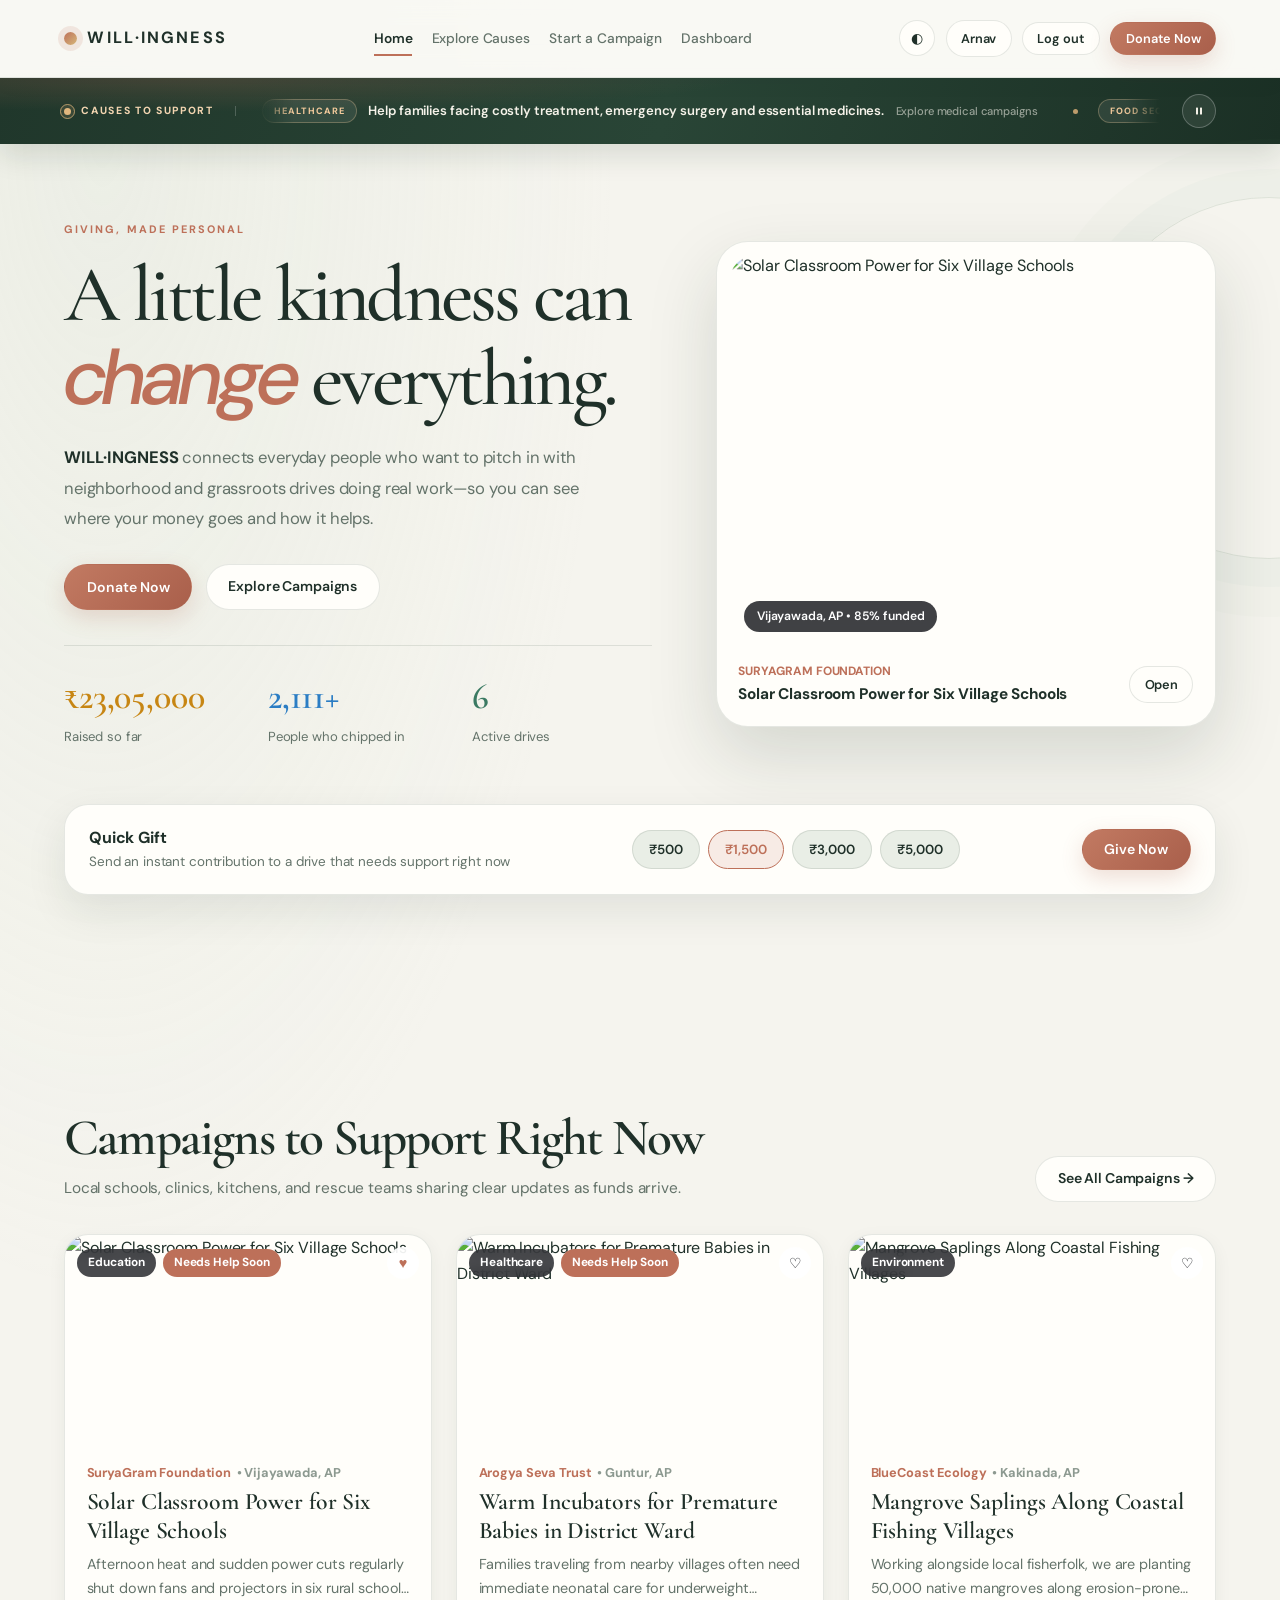
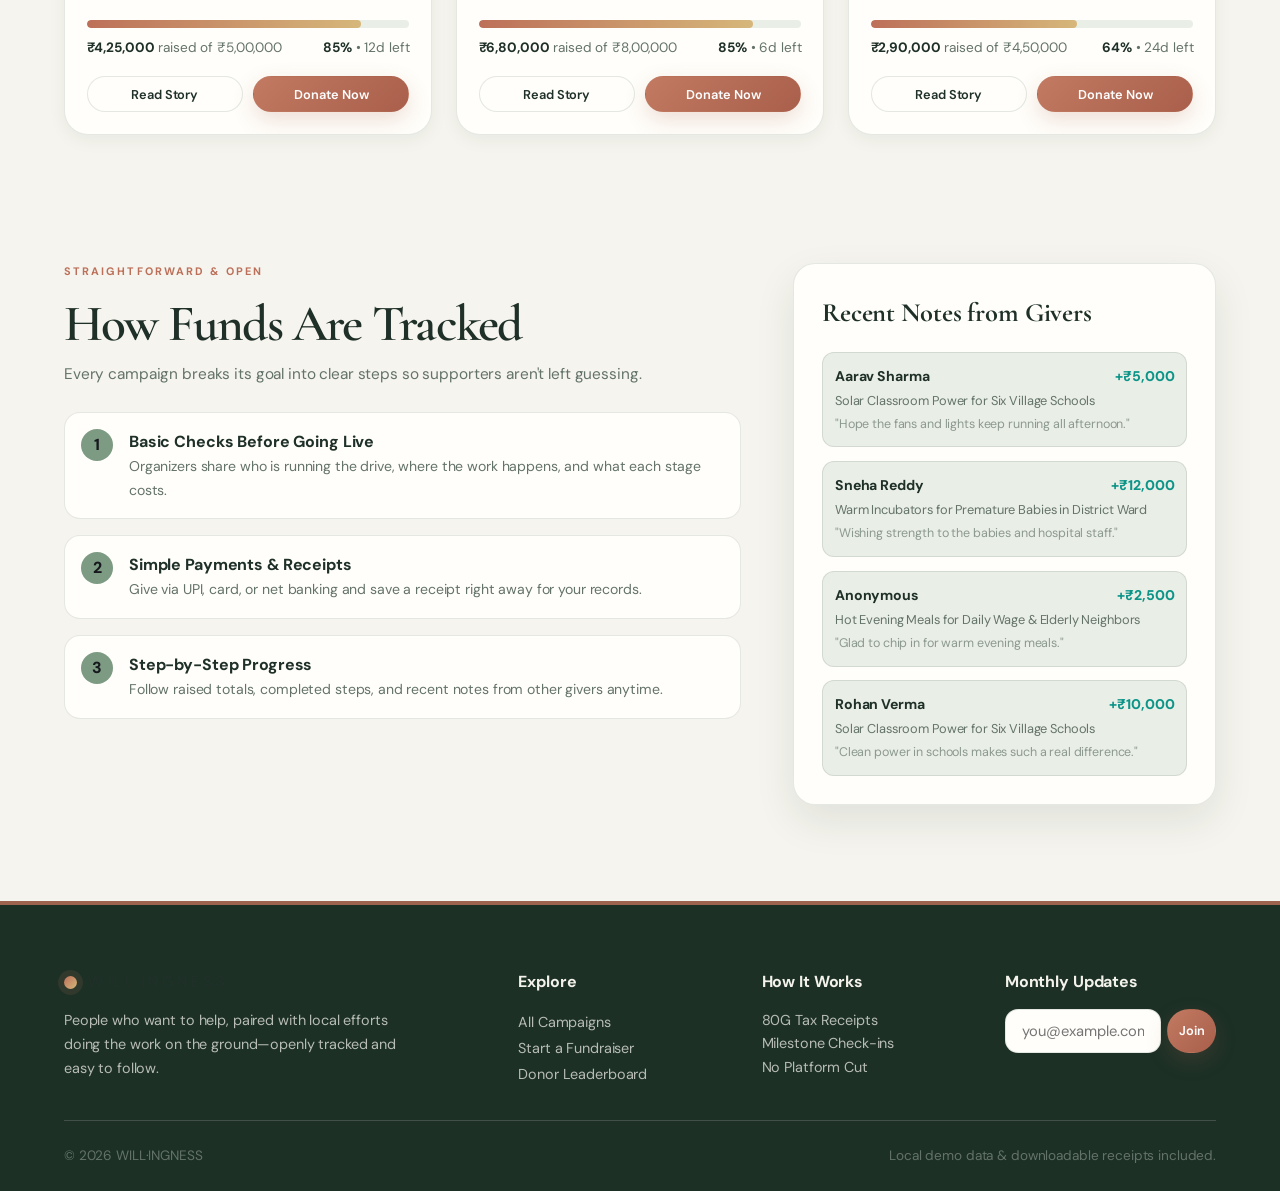
==== commit 413662d6: "Updated Project" ====
--- a/index.html
+++ b/index.html
@@ -9,6 +9,16 @@
   <link rel="stylesheet" href="css/marquee.css">
 </head>
 <body>
+  <script>
+    // Remove accidental visible "\\n" or "/n" text before the page content.
+    (function () {
+      Array.from(document.body.childNodes).forEach(function (node) {
+        if (node.nodeType === Node.TEXT_NODE && (node.textContent.trim() === "\\n" || node.textContent.trim() === "/n")) {
+          node.remove();
+        }
+      });
+    })();
+  </script>
   <div id="navbar-slot"></div>
 
   <!-- India Updates marquee (mounted by js/news-marquee.js) -->
@@ -52,6 +62,11 @@
       <button class="btn btn-primary" onclick="triggerQuickDonate()">Give Now</button>
     </div>
   </div>
+
+  <!-- React Component: Impact Calculator -->
+  <section class="container react-impact-section">
+    <div id="react-impact-root"></div>
+  </section>
 
   <!-- Active Campaigns -->
   <section class="container">
@@ -183,6 +198,10 @@
 
     document.addEventListener("DOMContentLoaded", refreshCurrentPage);
   </script>
+  <!-- React (CDN) + our small React component -->
+  <script src="https://unpkg.com/react@18/umd/react.development.js"></script>
+  <script src="https://unpkg.com/react-dom@18/umd/react-dom.development.js"></script>
+  <script src="js/react-impact.js"></script>
   <script src="js/motion.js"></script>
 </body>
 </html>
